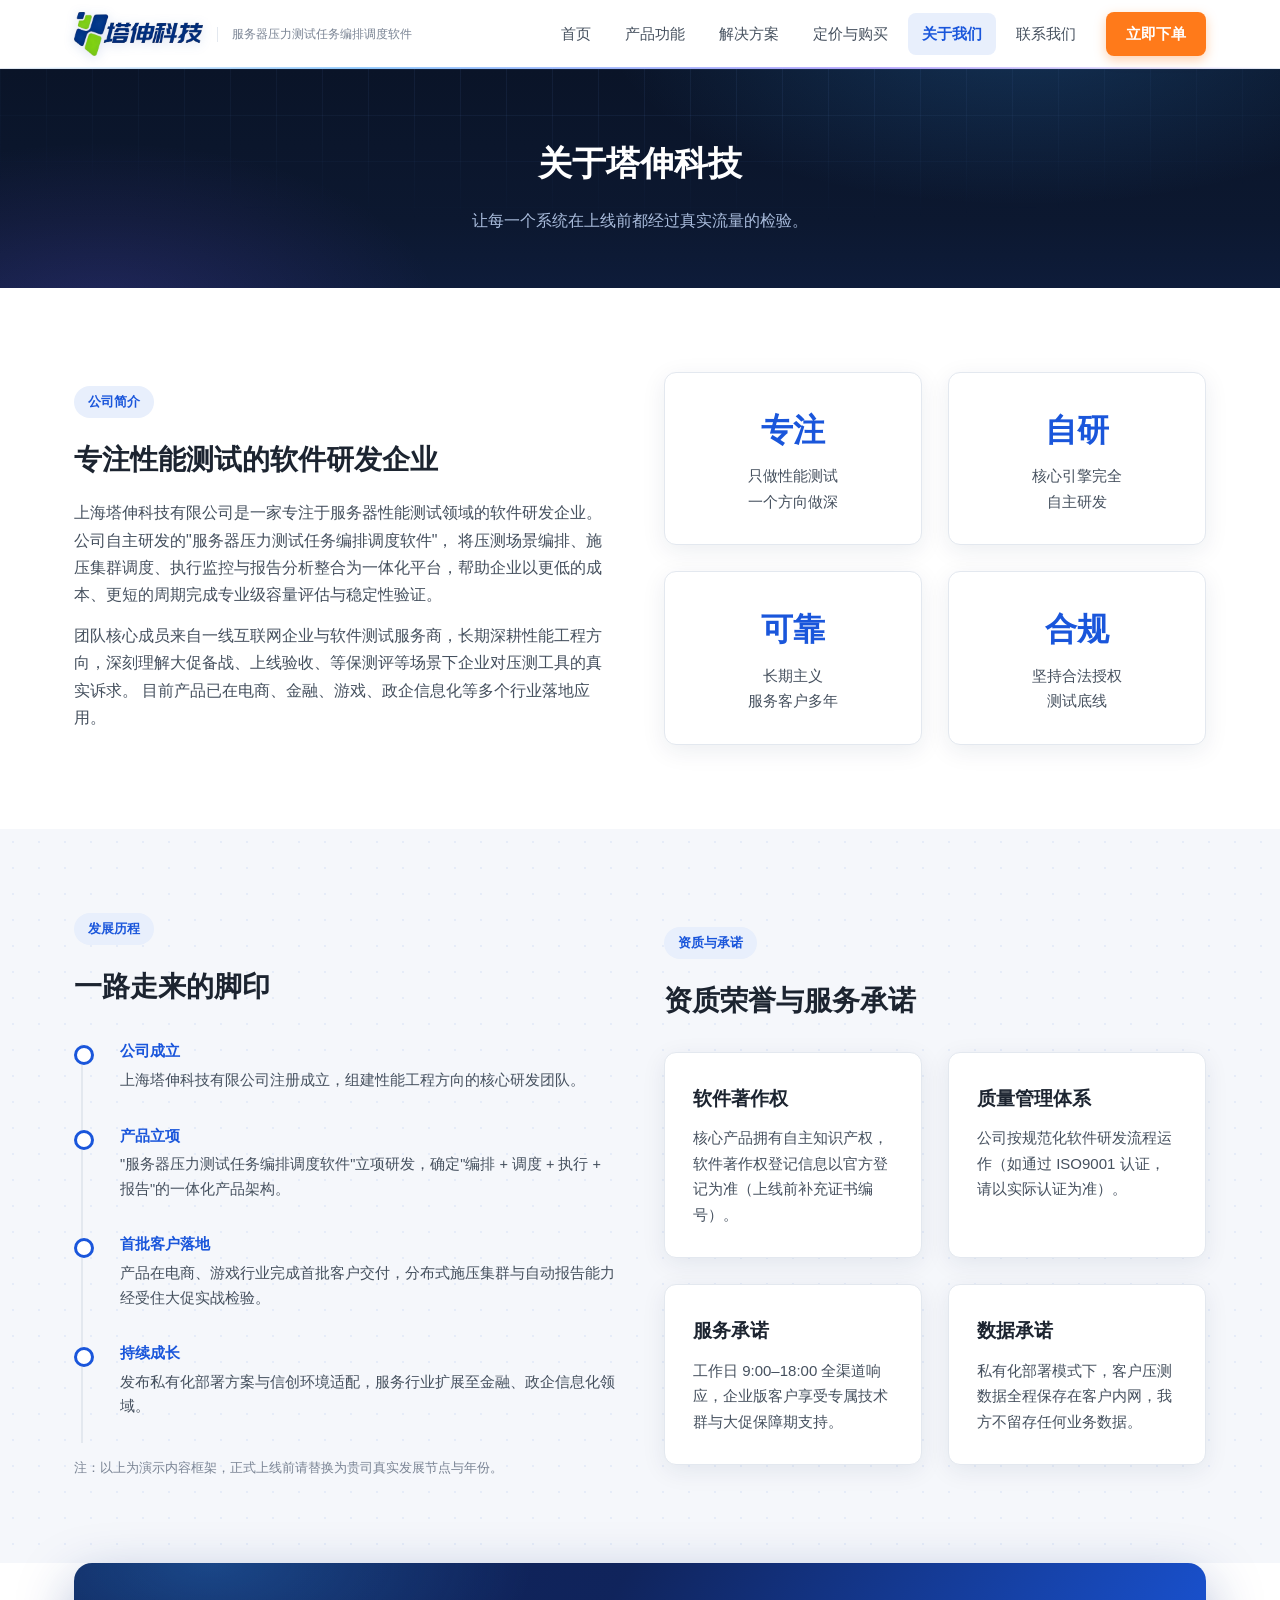
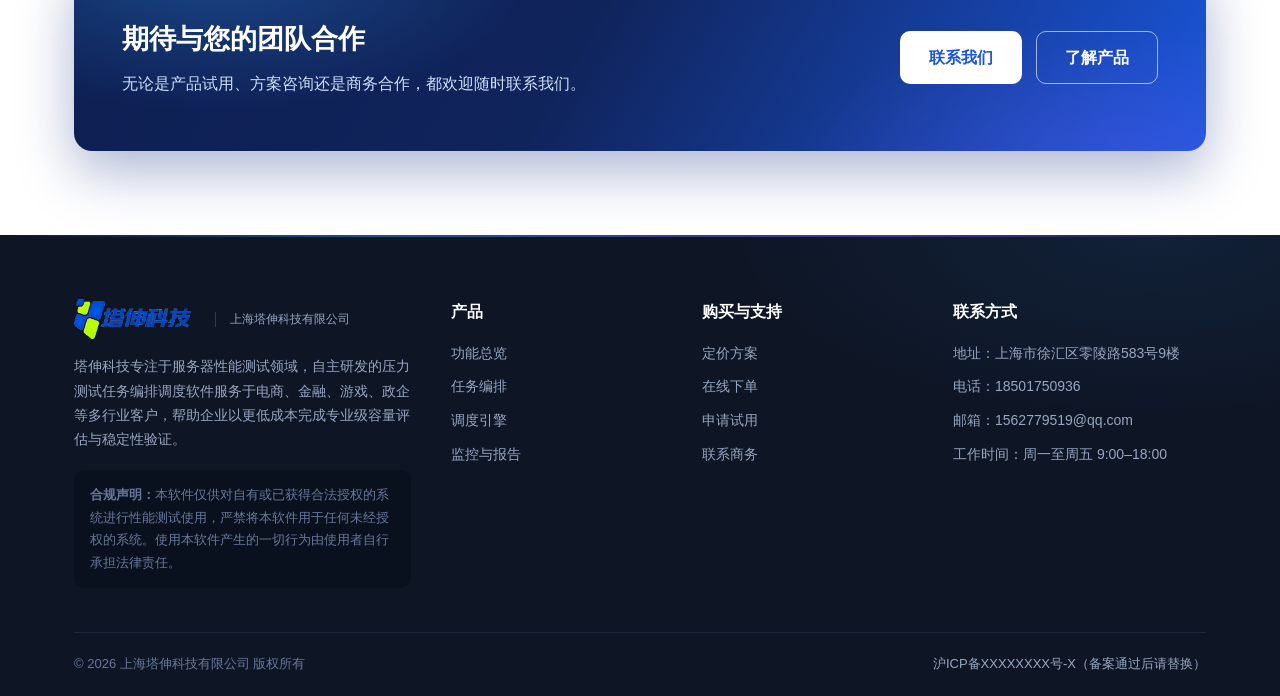
==== about.html @ 6197a4bc "塔伸科技官网：服务器压力测试任务编排调度软件（静态站点，含在线下单流程）" ====
<!DOCTYPE html>
<html lang="zh-CN">
<head>
  <meta charset="UTF-8">
  <meta name="viewport" content="width=device-width, initial-scale=1.0">
  <title>关于我们 - 上海塔伸科技有限公司</title>
  <meta name="description" content="上海塔伸科技有限公司专注于服务器性能测试领域，自主研发压力测试任务编排调度软件，服务于电商、金融、游戏、政企等多行业客户。">
  <link rel="icon" href="assets/favicon.png" type="image/png">
  <link rel="stylesheet" href="css/style.css?v=1.1">
</head>
<body>

  <header class="site-header">
    <div class="container header-inner">
      <a class="brand" href="index.html">
        <img class="brand-logo" src="assets/logo.png" alt="塔伸科技"> <span class="brand-text"><span class="brand-sub">服务器压力测试任务编排调度软件</span>
        </span>
      </a>
      <button class="burger" aria-label="打开菜单"><span></span><span></span><span></span></button>
      <nav>
        <ul class="nav-list">
          <li><a href="index.html">首页</a></li>
          <li><a href="product.html">产品功能</a></li>
          <li><a href="solutions.html">解决方案</a></li>
          <li><a href="pricing.html">定价与购买</a></li>
          <li><a href="about.html">关于我们</a></li>
          <li><a href="contact.html">联系我们</a></li>
          <li><a class="nav-cta" href="order.html">立即下单</a></li>
        </ul>
      </nav>
    </div>
  </header>

  <section class="page-hero">
    <div class="container">
      <h1>关于塔伸科技</h1>
      <p>让每一个系统在上线前都经过真实流量的检验。</p>
    </div>
  </section>

  <section class="section">
    <div class="container split">
      <div>
        <span class="kicker">公司简介</span>
        <h2>专注性能测试的软件研发企业</h2>
        <p style="margin-top:14px;">
          上海塔伸科技有限公司是一家专注于服务器性能测试领域的软件研发企业。公司自主研发的"服务器压力测试任务编排调度软件"，
          将压测场景编排、施压集群调度、执行监控与报告分析整合为一体化平台，帮助企业以更低的成本、更短的周期完成专业级容量评估与稳定性验证。
        </p>
        <p style="margin-top:14px;color:var(--ink-2);">
          团队核心成员来自一线互联网企业与软件测试服务商，长期深耕性能工程方向，深刻理解大促备战、上线验收、等保测评等场景下企业对压测工具的真实诉求。
          目前产品已在电商、金融、游戏、政企信息化等多个行业落地应用。
        </p>
      </div>
      <div class="grid-2">
        <div class="card" style="text-align:center;"><div style="font-size:32px;font-weight:700;color:var(--primary);">专注</div><p style="margin-top:6px;">只做性能测试<br>一个方向做深</p></div>
        <div class="card" style="text-align:center;"><div style="font-size:32px;font-weight:700;color:var(--primary);">自研</div><p style="margin-top:6px;">核心引擎完全<br>自主研发</p></div>
        <div class="card" style="text-align:center;"><div style="font-size:32px;font-weight:700;color:var(--primary);">可靠</div><p style="margin-top:6px;">长期主义<br>服务客户多年</p></div>
        <div class="card" style="text-align:center;"><div style="font-size:32px;font-weight:700;color:var(--primary);">合规</div><p style="margin-top:6px;">坚持合法授权<br>测试底线</p></div>
      </div>
    </div>
  </section>

  <section class="section section-alt">
    <div class="container split">
      <div>
        <span class="kicker">发展历程</span>
        <h2>一路走来的脚印</h2>
        <div class="timeline" style="margin-top:28px;">
          <div class="tl-item">
            <div class="tl-year">公司成立</div>
            <p>上海塔伸科技有限公司注册成立，组建性能工程方向的核心研发团队。</p>
          </div>
          <div class="tl-item">
            <div class="tl-year">产品立项</div>
            <p>"服务器压力测试任务编排调度软件"立项研发，确定"编排 + 调度 + 执行 + 报告"的一体化产品架构。</p>
          </div>
          <div class="tl-item">
            <div class="tl-year">首批客户落地</div>
            <p>产品在电商、游戏行业完成首批客户交付，分布式施压集群与自动报告能力经受住大促实战检验。</p>
          </div>
          <div class="tl-item">
            <div class="tl-year">持续成长</div>
            <p>发布私有化部署方案与信创环境适配，服务行业扩展至金融、政企信息化领域。</p>
          </div>
        </div>
        <p style="color:var(--ink-3);font-size:13px;margin-top:8px;">注：以上为演示内容框架，正式上线前请替换为贵司真实发展节点与年份。</p>
      </div>
      <div>
        <span class="kicker">资质与承诺</span>
        <h2>资质荣誉与服务承诺</h2>
        <div class="grid-2" style="margin-top:28px;">
          <div class="card"><h3>软件著作权</h3><p>核心产品拥有自主知识产权，软件著作权登记信息以官方登记为准（上线前补充证书编号）。</p></div>
          <div class="card"><h3>质量管理体系</h3><p>公司按规范化软件研发流程运作（如通过 ISO9001 认证，请以实际认证为准）。</p></div>
          <div class="card"><h3>服务承诺</h3><p>工作日 9:00–18:00 全渠道响应，企业版客户享受专属技术群与大促保障期支持。</p></div>
          <div class="card"><h3>数据承诺</h3><p>私有化部署模式下，客户压测数据全程保存在客户内网，我方不留存任何业务数据。</p></div>
        </div>
      </div>
    </div>
  </section>

  <section class="section" style="padding-top:0;">
    <div class="container">
      <div class="cta-band">
        <div>
          <h2>期待与您的团队合作</h2>
          <p>无论是产品试用、方案咨询还是商务合作，都欢迎随时联系我们。</p>
        </div>
        <div class="cta-actions">
          <a class="btn" href="contact.html">联系我们</a>
          <a class="btn btn-ghost" href="product.html">了解产品</a>
        </div>
      </div>
    </div>
  </section>

  <footer class="site-footer">
    <div class="container">
      <div class="footer-grid">
        <div class="footer-about">
          <div class="footer-brand brand">
            <img class="brand-logo" src="assets/logo.png" alt="塔伸科技"> <span class="brand-text"><span class="brand-sub">上海塔伸科技有限公司</span>
            </span>
          </div>
          <p>塔伸科技专注于服务器性能测试领域，自主研发的压力测试任务编排调度软件服务于电商、金融、游戏、政企等多行业客户，帮助企业以更低成本完成专业级容量评估与稳定性验证。</p>
          <div class="compliance">
            <b>合规声明：</b>本软件仅供对自有或已获得合法授权的系统进行性能测试使用，严禁将本软件用于任何未经授权的系统。使用本软件产生的一切行为由使用者自行承担法律责任。
          </div>
        </div>
        <div>
          <h4>产品</h4>
          <ul>
            <li><a href="product.html">功能总览</a></li>
            <li><a href="product.html#orchestrate">任务编排</a></li>
            <li><a href="product.html#schedule">调度引擎</a></li>
            <li><a href="product.html#monitor">监控与报告</a></li>
          </ul>
        </div>
        <div>
          <h4>购买与支持</h4>
          <ul>
            <li><a href="pricing.html">定价方案</a></li>
            <li><a href="order.html">在线下单</a></li>
            <li><a href="contact.html">申请试用</a></li>
            <li><a href="contact.html">联系商务</a></li>
          </ul>
        </div>
        <div>
          <h4>联系方式</h4>
          <ul>
            <li>地址：上海市徐汇区零陵路583号9楼</li>
            <li>电话：18501750936</li>
            <li>邮箱：1562779519@qq.com</li>
            <li>工作时间：周一至周五 9:00–18:00</li>
          </ul>
        </div>
      </div>
      <div class="footer-bottom">
        <span>© <span id="footer-year">2026</span> 上海塔伸科技有限公司 版权所有</span>
        <span><a href="https://beian.miit.gov.cn/" target="_blank" rel="noopener">沪ICP备XXXXXXXX号-X（备案通过后请替换）</a></span>
      </div>
    </div>
  </footer>

  <script src="js/main.js?v=1.1"></script>
</body>
</html>
---- css/style.css ----
/* ==========================================================
   服务器压力测试任务编排调度软件 - 全站样式
   上海塔伸科技有限公司
   ========================================================== */

:root {
  --primary: #1a56db;
  --primary-dark: #0f3ca8;
  --primary-light: #e8effc;
  --accent: #ff7a1a;
  --ink: #1c2430;
  --ink-2: #45505e;
  --ink-3: #7a8494;
  --line: #e3e8ef;
  --bg: #ffffff;
  --bg-soft: #f5f7fb;
  --success: #0e9f6e;
  --warn: #c27803;
  --radius: 12px;
  --shadow: 0 6px 24px rgba(18, 38, 78, 0.08);
  --shadow-lg: 0 14px 40px rgba(18, 38, 78, 0.14);
  --font: "PingFang SC", "Hiragino Sans GB", "Microsoft YaHei", "Helvetica Neue", Arial, sans-serif;
}

* { margin: 0; padding: 0; box-sizing: border-box; }

html { scroll-behavior: smooth; }
/* 吸顶导航高度补偿：锚点跳转与自动滚动定位时不被头部遮挡 */
html { scroll-padding-top: 88px; }

body {
  font-family: var(--font);
  color: var(--ink);
  background: var(--bg);
  line-height: 1.7;
  font-size: 16px;
}

img, svg { vertical-align: middle; }
a { color: var(--primary); text-decoration: none; }
a:hover { color: var(--primary-dark); }

.container { max-width: 1180px; margin: 0 auto; padding: 0 24px; }

/* ---------------- 头部导航 ---------------- */
.site-header {
  position: sticky;
  top: 0;
  z-index: 100;
  background: rgba(255, 255, 255, 0.92);
  backdrop-filter: blur(10px);
  border-bottom: 1px solid var(--line);
}
.site-header::after {
  content: "";
  position: absolute;
  left: 0; right: 0; bottom: -1px;
  height: 2px;
  background: linear-gradient(90deg, transparent, #37a0ff 28%, #7c5cff 68%, transparent);
  opacity: 0.5;
}
.header-inner {
  display: flex;
  align-items: center;
  justify-content: space-between;
  height: 68px;
}
.brand { display: flex; align-items: center; gap: 0; }
.brand-logo {
  height: 44px; width: auto; display: block;
  filter: drop-shadow(0 2px 6px rgba(15, 60, 168, 0.15));
}
.brand-text {
  line-height: 1.25;
  margin-left: 14px;
  padding-left: 14px;
  border-left: 1px solid var(--line);
  display: flex;
  flex-direction: column;
  justify-content: center;
}
.brand-name { font-weight: 700; font-size: 17px; color: var(--ink); }
.brand-sub { font-size: 12px; color: var(--ink-3); }

.nav-list { display: flex; align-items: center; gap: 6px; list-style: none; }
.nav-list a {
  display: block;
  padding: 8px 14px;
  border-radius: 8px;
  color: var(--ink-2);
  font-size: 15px;
}
.nav-list a:hover { color: var(--primary); background: var(--primary-light); }
.nav-list a.active { color: var(--primary); background: var(--primary-light); font-weight: 600; }

.nav-cta {
  margin-left: 10px;
  padding: 9px 20px !important;
  background: var(--accent);
  color: #fff !important;
  font-weight: 600;
  box-shadow: 0 4px 12px rgba(255, 122, 26, 0.35);
}
.nav-cta:hover { background: #e56500; color: #fff; }

.burger {
  display: none;
  background: none; border: none; cursor: pointer;
  width: 40px; height: 40px; border-radius: 8px;
}
.burger span {
  display: block; width: 22px; height: 2px;
  background: var(--ink); margin: 5px auto; border-radius: 2px;
  transition: 0.25s;
}

/* ---------------- 按钮 ---------------- */
.btn {
  display: inline-block;
  padding: 12px 28px;
  border-radius: 10px;
  font-size: 16px;
  font-weight: 600;
  cursor: pointer;
  border: 1px solid transparent;
  transition: all 0.2s;
  text-align: center;
}
.btn-primary {
  background: linear-gradient(92deg, #1a56db, #2f7bf6 55%, #22a8f0);
  color: #fff;
  box-shadow: 0 6px 20px rgba(26, 108, 235, 0.38);
}
.btn-primary:hover { color: #fff; transform: translateY(-1px); box-shadow: 0 10px 26px rgba(26, 108, 235, 0.45); }
.btn-accent {
  background: linear-gradient(92deg, #ff8a1e, #ff7a1a 50%, #ff6347);
  color: #fff;
  box-shadow: 0 6px 20px rgba(255, 122, 26, 0.4);
}
.btn-accent:hover { color: #fff; transform: translateY(-1px); box-shadow: 0 10px 26px rgba(255, 122, 26, 0.48); }
.btn-outline {
  border-color: var(--primary);
  color: var(--primary);
  background: transparent;
}
.btn-outline:hover { background: var(--primary-light); }
.btn-lg { padding: 15px 36px; font-size: 17px; }
.btn-sm { padding: 8px 18px; font-size: 14px; border-radius: 8px; }
.btn-block { display: block; width: 100%; }
.btn[disabled] { opacity: 0.55; cursor: not-allowed; transform: none !important; }

/* ---------------- 首页 Hero（深色科技风） ---------------- */
.hero {
  position: relative;
  overflow: hidden;
  color: #eaf1ff;
  background:
    radial-gradient(900px 420px at 88% -10%, rgba(55, 160, 255, 0.24), transparent 60%),
    radial-gradient(700px 380px at -5% 45%, rgba(124, 92, 255, 0.18), transparent 60%),
    radial-gradient(600px 320px at 55% 115%, rgba(0, 200, 255, 0.10), transparent 60%),
    linear-gradient(180deg, #0a1428 0%, #0c1830 58%, #0e1c3a 100%);
  padding: 88px 0 76px;
}
/* 科技网格底纹（向下淡出） */
.hero::before {
  content: "";
  position: absolute;
  inset: 0;
  background-image:
    linear-gradient(rgba(125, 175, 255, 0.08) 1px, transparent 1px),
    linear-gradient(90deg, rgba(125, 175, 255, 0.08) 1px, transparent 1px);
  background-size: 46px 46px;
  -webkit-mask-image: radial-gradient(ellipse 95% 80% at 50% 0%, #000 25%, transparent 78%);
  mask-image: radial-gradient(ellipse 95% 80% at 50% 0%, #000 25%, transparent 78%);
  pointer-events: none;
}
.hero-inner {
  position: relative;
  z-index: 1;
  display: grid;
  grid-template-columns: 1.05fr 1fr;
  gap: 56px;
  align-items: center;
}
.kicker {
  display: inline-block;
  padding: 5px 14px;
  background: var(--primary-light);
  color: var(--primary);
  border-radius: 999px;
  font-size: 13px;
  font-weight: 600;
  margin-bottom: 18px;
}
.hero h1 {
  font-size: 40px;
  line-height: 1.3;
  font-weight: 700;
  letter-spacing: 0.5px;
  color: #ffffff;
}
.hero h1 .hl {
  background: linear-gradient(92deg, #4da6ff 10%, #37d0ff 55%, #9d8bff 95%);
  -webkit-background-clip: text;
  background-clip: text;
  -webkit-text-fill-color: transparent;
  color: transparent;
}
.hero .kicker {
  background: rgba(55, 160, 255, 0.14);
  color: #6fc2ff;
  border: 1px solid rgba(111, 194, 255, 0.25);
}
.hero-desc { color: #a9bcdc; }
.hero-cta { display: flex; gap: 14px; flex-wrap: wrap; }
.hero .btn-outline { border-color: rgba(255,255,255,.45); color: #fff; }
.hero .btn-outline:hover { background: rgba(255,255,255,.1); color: #fff; }
.hero-tags { margin-top: 26px; display: flex; flex-wrap: wrap; gap: 10px; }
.hero-tags span {
  font-size: 13px;
  color: #b9caeb;
  background: rgba(255, 255, 255, 0.05);
  border: 1px solid rgba(255, 255, 255, 0.13);
  padding: 5px 12px;
  border-radius: 999px;
  backdrop-filter: blur(4px);
}

/* Hero 内的模拟控制台 */
.console {
  background: rgba(13, 22, 42, 0.85);
  border: 1px solid rgba(96, 145, 224, 0.28);
  border-radius: 14px;
  box-shadow:
    0 24px 70px rgba(2, 8, 24, 0.65),
    0 0 0 1px rgba(55, 160, 255, 0.06),
    0 0 46px rgba(55, 160, 255, 0.14);
  overflow: hidden;
  color: #d7e3f8;
  backdrop-filter: blur(6px);
}
.console-bar {
  display: flex; align-items: center; gap: 8px;
  padding: 12px 16px;
  background: #0c1424;
  border-bottom: 1px solid #1d2a45;
}
.dot { width: 11px; height: 11px; border-radius: 50%; }
.dot.r { background: #ff5f57; } .dot.y { background: #febc2e; } .dot.g { background: #28c840; }
.console-title { margin-left: 10px; font-size: 12.5px; color: #8fa3c8; }
.console-body { padding: 18px; }
.console-stats { display: grid; grid-template-columns: repeat(3, 1fr); gap: 12px; margin-bottom: 16px; }
.console-stat {
  background: #16233c;
  border: 1px solid #223350;
  border-radius: 10px;
  padding: 12px 14px;
}
.console-stat .v { font-size: 20px; font-weight: 700; color: #fff; }
.console-stat .v em { font-style: normal; color: #28c840; font-size: 13px; margin-left: 4px; }
.console-stat .l { font-size: 12px; color: #8fa3c8; margin-top: 2px; }
.chart {
  display: flex; align-items: flex-end; gap: 7px;
  height: 130px;
  padding: 14px;
  background: #16233c;
  border: 1px solid #223350;
  border-radius: 10px;
}
.chart i {
  flex: 1;
  background: linear-gradient(180deg, #37a0ff, #1a56db);
  border-radius: 3px 3px 0 0;
  animation: pulse 2.4s ease-in-out infinite;
}
@keyframes pulse { 0%, 100% { opacity: 0.75; } 50% { opacity: 1; } }
.console-task {
  margin-top: 14px;
  font-size: 12.5px;
  color: #8fa3c8;
  display: flex; justify-content: space-between;
  background: #16233c; border: 1px solid #223350;
  border-radius: 8px; padding: 10px 14px;
}
.console-task b { color: #4cd07d; font-weight: 600; }

/* ---------------- 数据条 ---------------- */
.stats-bar {
  position: relative;
  color: #fff;
  padding: 44px 0;
  background:
    radial-gradient(600px 260px at 15% 0%, rgba(55, 160, 255, 0.22), transparent 65%),
    radial-gradient(600px 260px at 85% 100%, rgba(124, 92, 255, 0.18), transparent 65%),
    linear-gradient(120deg, #0b1830, #10245c 55%, #0b1c46);
}
.stats-grid { display: grid; grid-template-columns: repeat(4, 1fr); gap: 20px; text-align: center; position: relative; }
.stat .v {
  font-size: 36px;
  font-weight: 700;
  background: linear-gradient(92deg, #6fc2ff, #37d0ff 60%, #a08bff);
  -webkit-background-clip: text;
  background-clip: text;
  -webkit-text-fill-color: transparent;
  color: transparent;
}
.stat .v small { font-size: 16px; font-weight: 500; margin-left: 2px; }
.stat .l { color: #b9cdf5; font-size: 14px; margin-top: 4px; }

/* ---------------- 通用区块 ---------------- */
.section { padding: 84px 0; }
.section-alt {
  background-color: var(--bg-soft);
  background-image: radial-gradient(rgba(26, 86, 219, 0.07) 1px, transparent 1px);
  background-size: 26px 26px;
}
.section-head { text-align: center; max-width: 720px; margin: 0 auto 52px; }
.section-head .kicker { margin-bottom: 12px; }
.section-head h2 { font-size: 32px; font-weight: 700; }
.section-head p { color: var(--ink-2); margin-top: 14px; font-size: 16.5px; }

.grid-2 { display: grid; grid-template-columns: repeat(2, 1fr); gap: 26px; }
.grid-3 { display: grid; grid-template-columns: repeat(3, 1fr); gap: 26px; }

.card {
  position: relative;
  background: #fff;
  border: 1px solid var(--line);
  border-radius: var(--radius);
  padding: 30px 28px;
  box-shadow: var(--shadow);
  transition: transform 0.2s, box-shadow 0.2s, border-color 0.2s;
  overflow: hidden;
}
/* 顶部渐变光线，悬停点亮 */
.card::before {
  content: "";
  position: absolute;
  top: 0; left: 0; right: 0;
  height: 3px;
  background: linear-gradient(90deg, #1a56db, #37a0ff 45%, #7c5cff);
  opacity: 0;
  transition: opacity 0.25s;
}
.card:hover {
  transform: translateY(-4px);
  border-color: #c4d6f6;
  box-shadow: 0 16px 38px rgba(18, 60, 160, 0.16);
}
.card:hover::before { opacity: 1; }
.card-icon {
  width: 52px; height: 52px;
  border-radius: 12px;
  background: linear-gradient(135deg, rgba(26, 86, 219, 0.12), rgba(55, 160, 255, 0.16));
  border: 1px solid rgba(26, 86, 219, 0.14);
  color: var(--primary);
  display: flex; align-items: center; justify-content: center;
  margin-bottom: 18px;
}
.card h3 { font-size: 19px; margin-bottom: 10px; }
.card p { color: var(--ink-2); font-size: 15px; }
.card ul { list-style: none; margin-top: 12px; }
.card ul li {
  padding: 5px 0 5px 24px;
  position: relative;
  color: var(--ink-2);
  font-size: 14.5px;
}
.card ul li::before {
  content: "";
  position: absolute; left: 2px; top: 13px;
  width: 8px; height: 8px; border-radius: 50%;
  background: var(--primary);
}

/* ---------------- 流程步骤 ---------------- */
.steps { display: grid; grid-template-columns: repeat(4, 1fr); gap: 24px; }
.step { text-align: center; padding: 10px 12px; position: relative; }
.step-num {
  width: 46px; height: 46px;
  margin: 0 auto 16px;
  border-radius: 50%;
  background: linear-gradient(135deg, #1a56db, #37a0ff 55%, #37d0ff);
  color: #fff;
  font-size: 19px; font-weight: 700;
  display: flex; align-items: center; justify-content: center;
  box-shadow: 0 0 0 6px rgba(55, 160, 255, 0.14), 0 8px 20px rgba(26, 86, 219, 0.35);
}
.step h3 { font-size: 17px; margin-bottom: 8px; }
.step p { color: var(--ink-2); font-size: 14.5px; }

/* ---------------- 双栏图文 ---------------- */
.split { display: grid; grid-template-columns: 1fr 1fr; gap: 48px; align-items: center; }
.split h2 { font-size: 28px; margin-bottom: 16px; }
.split p { color: var(--ink-2); }
.check-list { list-style: none; margin-top: 20px; }
.check-list li {
  padding: 8px 0 8px 34px;
  position: relative;
  color: var(--ink-2);
}
.check-list li::before {
  content: "✓";
  position: absolute; left: 2px; top: 8px;
  width: 22px; height: 22px;
  background: var(--primary-light);
  color: var(--primary);
  border-radius: 50%;
  font-size: 13px; font-weight: 700;
  display: flex; align-items: center; justify-content: center;
}

/* ---------------- 定价 ---------------- */
.pricing-grid { display: grid; grid-template-columns: repeat(4, 1fr); gap: 22px; align-items: stretch; }
.price-card {
  background: #fff;
  border: 1px solid var(--line);
  border-radius: 14px;
  padding: 30px 26px;
  display: flex;
  flex-direction: column;
  box-shadow: var(--shadow);
  position: relative;
}
.price-card.featured {
  border: 2px solid transparent;
  background:
    linear-gradient(#ffffff, #ffffff) padding-box,
    linear-gradient(120deg, #1a56db, #37a0ff 40%, #7c5cff 75%, #37d0ff) border-box;
  box-shadow: 0 16px 44px rgba(26, 86, 219, 0.2);
}
.price-badge {
  position: absolute; top: -13px; left: 50%; transform: translateX(-50%);
  background: var(--accent); color: #fff;
  font-size: 12.5px; font-weight: 600;
  padding: 4px 14px; border-radius: 999px;
  white-space: nowrap;
}
.price-card h3 { font-size: 19px; }
.price-card .plan-for { color: var(--ink-3); font-size: 13.5px; margin: 4px 0 16px; }
.price { font-size: 34px; font-weight: 700; color: var(--ink); }
.price small { font-size: 14px; color: var(--ink-3); font-weight: 400; }
.price-card ul {
  list-style: none;
  margin: 20px 0 26px;
  flex: 1;
}
.price-card ul li {
  padding: 7px 0 7px 26px;
  position: relative;
  font-size: 14.5px;
  color: var(--ink-2);
  border-bottom: 1px dashed var(--line);
}
.price-card ul li:last-child { border-bottom: none; }
.price-card ul li::before {
  content: "✓";
  position: absolute; left: 0;
  color: var(--success); font-weight: 700;
}
.price-card ul li.no::before { content: "–"; color: var(--ink-3); }
.price-card ul li.no { color: var(--ink-3); }

/* 对比表 */
.compare-table-wrap { overflow-x: auto; border-radius: 12px; border: 1px solid var(--line); box-shadow: var(--shadow); background: #fff; }
.compare-table { width: 100%; border-collapse: collapse; min-width: 760px; font-size: 14.5px; }
.compare-table th, .compare-table td {
  padding: 13px 18px;
  text-align: center;
  border-bottom: 1px solid var(--line);
}
.compare-table th { background: var(--bg-soft); font-size: 15px; }
.compare-table td:first-child, .compare-table th:first-child { text-align: left; font-weight: 500; }
.compare-table tr:last-child td { border-bottom: none; }
.compare-table .yes { color: var(--success); font-weight: 700; }
.compare-table .no { color: var(--ink-3); }

/* ---------------- FAQ ---------------- */
.faq { max-width: 820px; margin: 0 auto; }
.faq-item {
  background: #fff;
  border: 1px solid var(--line);
  border-radius: 10px;
  margin-bottom: 14px;
  overflow: hidden;
}
.faq-item summary {
  padding: 17px 22px;
  cursor: pointer;
  font-weight: 600;
  font-size: 15.5px;
  list-style: none;
  display: flex;
  justify-content: space-between;
  align-items: center;
}
.faq-item summary::-webkit-details-marker { display: none; }
.faq-item summary::after {
  content: "+";
  font-size: 20px;
  color: var(--primary);
  font-weight: 400;
}
.faq-item[open] summary::after { content: "–"; }
.faq-item .faq-body { padding: 0 22px 18px; color: var(--ink-2); font-size: 14.5px; }

/* ---------------- 子页头部横幅（深色科技风） ---------------- */
.page-hero {
  position: relative;
  overflow: hidden;
  color: #eaf1ff;
  padding: 66px 0 54px;
  text-align: center;
  background:
    radial-gradient(700px 300px at 80% -20%, rgba(55, 160, 255, 0.22), transparent 60%),
    radial-gradient(560px 280px at 8% 110%, rgba(124, 92, 255, 0.16), transparent 60%),
    linear-gradient(180deg, #0a1428 0%, #0c1830 70%, #0e1c3a 100%);
}
.page-hero::before {
  content: "";
  position: absolute;
  inset: 0;
  background-image:
    linear-gradient(rgba(125, 175, 255, 0.07) 1px, transparent 1px),
    linear-gradient(90deg, rgba(125, 175, 255, 0.07) 1px, transparent 1px);
  background-size: 46px 46px;
  -webkit-mask-image: radial-gradient(ellipse 90% 90% at 50% 0%, #000 20%, transparent 80%);
  mask-image: radial-gradient(ellipse 90% 90% at 50% 0%, #000 20%, transparent 80%);
  pointer-events: none;
}
.page-hero .container { position: relative; z-index: 1; }
.page-hero h1 { font-size: 34px; font-weight: 700; color: #fff; }
.page-hero p { color: #a9bcdc; margin-top: 14px; max-width: 680px; margin-left: auto; margin-right: auto; }

/* ---------------- 表单 ---------------- */
.form-card {
  background: #fff;
  border: 1px solid var(--line);
  border-radius: 14px;
  padding: 36px;
  box-shadow: var(--shadow);
}
.form-grid { display: grid; grid-template-columns: 1fr 1fr; gap: 18px; }
.form-field { display: flex; flex-direction: column; }
.form-field.full { grid-column: 1 / -1; }
.form-field label { font-size: 14px; font-weight: 600; margin-bottom: 7px; }
.form-field label em { color: #e02d2d; font-style: normal; margin-left: 3px; }
.form-field input, .form-field select, .form-field textarea {
  padding: 11px 14px;
  border: 1px solid var(--line);
  border-radius: 9px;
  font-size: 15px;
  font-family: var(--font);
  background: #fbfcfe;
  transition: border 0.2s, box-shadow 0.2s;
}
.form-field input:focus, .form-field select:focus, .form-field textarea:focus {
  outline: none;
  border-color: var(--primary);
  box-shadow: 0 0 0 3px rgba(26, 86, 219, 0.14);
  background: #fff;
}
.form-field .err { color: #e02d2d; font-size: 12.5px; margin-top: 5px; display: none; }
.form-field.invalid input, .form-field.invalid select { border-color: #e02d2d; }
.form-field.invalid .err { display: block; }

/* ---------------- 下单流程 ---------------- */
.order-steps {
  display: flex;
  justify-content: center;
  gap: 0;
  margin: 36px auto 44px;
  max-width: 640px;
}
.o-step { display: flex; align-items: center; flex: 1; }
.o-step:last-child { flex: 0; }
.o-step .o-ind {
  width: 34px; height: 34px;
  border-radius: 50%;
  background: var(--line);
  color: var(--ink-3);
  font-weight: 700;
  font-size: 15px;
  display: flex; align-items: center; justify-content: center;
  flex-shrink: 0;
}
.o-step .o-lab { margin-left: 9px; font-size: 14.5px; color: var(--ink-3); white-space: nowrap; }
.o-step .o-line { flex: 1; height: 2px; background: var(--line); margin: 0 12px; }
.o-step.active .o-ind {
  background: linear-gradient(135deg, #1a56db, #37a0ff);
  color: #fff;
  box-shadow: 0 0 0 5px rgba(55, 160, 255, 0.15), 0 6px 14px rgba(26, 86, 219, 0.35);
}
.o-step.active .o-lab { color: var(--ink); font-weight: 600; }
.o-step.done .o-ind { background: var(--success); color: #fff; }
.o-step.done .o-line { background: var(--success); }

.plan-pick { display: grid; grid-template-columns: repeat(3, 1fr); gap: 18px; }
.plan-pick.four { grid-template-columns: repeat(4, 1fr); }
.plan-option {
  border: 2px solid var(--line);
  border-radius: 12px;
  padding: 22px 18px;
  cursor: pointer;
  background: #fff;
  text-align: center;
  transition: all 0.15s;
}
.plan-option:hover { border-color: #9dbcf3; }
.plan-option.selected { border-color: var(--primary); background: var(--primary-light); }
.plan-option .p-name { font-weight: 700; font-size: 17px; }
.plan-option .p-desc { font-size: 13px; color: var(--ink-3); margin: 4px 0 10px; }
.plan-option .p-price { font-size: 20px; font-weight: 700; color: var(--primary); }
.plan-option .p-price small { font-size: 12.5px; color: var(--ink-3); font-weight: 400; }

.pay-methods { display: grid; grid-template-columns: repeat(3, 1fr); gap: 18px; }
.pay-option {
  border: 2px solid var(--line);
  border-radius: 12px;
  padding: 20px;
  cursor: pointer;
  background: #fff;
  display: flex;
  align-items: center;
  gap: 12px;
  transition: all 0.15s;
}
.pay-option:hover { border-color: #9dbcf3; }
.pay-option.selected { border-color: var(--primary); background: var(--primary-light); }
.pay-option .pay-ico {
  width: 42px; height: 42px;
  border-radius: 10px;
  display: flex; align-items: center; justify-content: center;
  font-weight: 700; font-size: 15px; color: #fff;
}
.pay-ico.wx { background: #09bb07; }
.pay-ico.ali { background: #1677ff; }
.pay-ico.bank { background: #c27803; }
.pay-option .pay-name { font-weight: 600; font-size: 15.5px; }
.pay-option .pay-desc { font-size: 12.5px; color: var(--ink-3); }

.pay-detail { margin-top: 24px; }
.qr-box {
  border: 1px dashed #b7c6e4;
  border-radius: 12px;
  padding: 30px;
  text-align: center;
  background: var(--bg-soft);
}
.qr-placeholder {
  width: 180px; height: 180px;
  margin: 0 auto 16px;
  border-radius: 10px;
  background:
    repeating-linear-gradient(0deg, #223350 0 10px, #fff 10px 20px),
    repeating-linear-gradient(90deg, #223350 0 10px, #fff 10px 20px);
  background-blend-mode: multiply;
  opacity: 0.18;
}
.qr-box .qr-tip { font-size: 14px; color: var(--ink-2); }

.bank-info {
  background: var(--bg-soft);
  border: 1px solid var(--line);
  border-radius: 12px;
  padding: 24px 28px;
  font-size: 15px;
}
.bank-info dl { display: grid; grid-template-columns: auto 1fr; gap: 8px 22px; }
.bank-info dt { color: var(--ink-3); }
.bank-info dd { font-weight: 600; }

.notice {
  display: flex;
  gap: 10px;
  background: #fff8ec;
  border: 1px solid #f5ddb0;
  color: #7a5200;
  font-size: 13.5px;
  border-radius: 10px;
  padding: 12px 16px;
  margin-top: 18px;
}
.notice.blue { background: var(--primary-light); border-color: #c4d8fa; color: var(--primary-dark); }

.order-summary {
  background: var(--bg-soft);
  border: 1px solid var(--line);
  border-radius: 12px;
  padding: 22px 26px;
}
.order-summary dl { display: grid; grid-template-columns: auto 1fr; gap: 9px 24px; font-size: 15px; }
.order-summary dt { color: var(--ink-3); }
.order-summary dd { font-weight: 600; text-align: right; }
.order-summary .total dd { color: var(--accent); font-size: 22px; }

.result-panel { text-align: center; max-width: 640px; margin: 0 auto; }
.result-icon {
  width: 76px; height: 76px;
  margin: 0 auto 20px;
  border-radius: 50%;
  background: #e6f7f0;
  color: var(--success);
  display: flex; align-items: center; justify-content: center;
}
.result-icon.pending { background: #fff4e0; color: var(--warn); }
.result-panel h2 { font-size: 25px; margin-bottom: 10px; }
.result-panel p { color: var(--ink-2); font-size: 15px; }
.status-tag {
  display: inline-block;
  padding: 4px 16px;
  border-radius: 999px;
  font-size: 13.5px;
  font-weight: 600;
  margin: 14px 0;
}
.status-tag.pending { background: #fff4e0; color: var(--warn); }
.status-tag.paid { background: #e6f7f0; color: var(--success); }

.wizard-actions {
  display: flex;
  justify-content: space-between;
  gap: 14px;
  margin-top: 30px;
}

/* ---------------- 查询订单 ---------------- */
.query-box { display: flex; gap: 12px; max-width: 480px; margin: 0 auto; }
.query-box input { flex: 1; }

/* ---------------- 联系页 ---------------- */
.contact-grid { display: grid; grid-template-columns: 1.2fr 1fr; gap: 30px; align-items: start; }
.contact-item { display: flex; gap: 14px; padding: 16px 0; border-bottom: 1px dashed var(--line); }
.contact-item:last-child { border-bottom: none; }
.contact-item .ci-ico {
  width: 42px; height: 42px;
  border-radius: 10px;
  background: var(--primary-light);
  color: var(--primary);
  display: flex; align-items: center; justify-content: center;
  flex-shrink: 0;
}
.contact-item .ci-t { font-weight: 600; font-size: 15px; }
.contact-item .ci-v { color: var(--ink-2); font-size: 14.5px; }

/* ---------------- 时间线 ---------------- */
.timeline { position: relative; padding-left: 28px; }
.timeline::before {
  content: "";
  position: absolute; left: 7px; top: 6px; bottom: 6px;
  width: 2px; background: var(--line);
}
.tl-item { position: relative; padding: 0 0 30px 18px; }
.tl-item::before {
  content: "";
  position: absolute; left: -28px; top: 7px;
  width: 14px; height: 14px;
  border-radius: 50%;
  background: #fff;
  border: 3px solid var(--primary);
}
.tl-item .tl-year { font-weight: 700; color: var(--primary); font-size: 15px; }
.tl-item p { color: var(--ink-2); font-size: 14.5px; margin-top: 4px; }

/* ---------------- CTA 区 ---------------- */
.cta-band {
  position: relative;
  overflow: hidden;
  color: #fff;
  border-radius: 18px;
  padding: 54px 48px;
  display: flex;
  align-items: center;
  justify-content: space-between;
  gap: 30px;
  background:
    radial-gradient(520px 240px at 12% 0%, rgba(55, 160, 255, 0.3), transparent 62%),
    radial-gradient(520px 240px at 92% 110%, rgba(124, 92, 255, 0.26), transparent 62%),
    linear-gradient(120deg, #0d1f52, #10245c 45%, #1a56db 100%);
  box-shadow: 0 20px 55px rgba(16, 45, 130, 0.35);
}
.cta-band h2 { font-size: 27px; margin-bottom: 8px; }
.cta-band p { color: #cfe0fb; font-size: 15.5px; }
.cta-band .btn { background: #fff; color: var(--primary); box-shadow: none; }
.cta-band .btn:hover { background: #f0f5ff; }
.cta-band .btn.btn-ghost {
  background: transparent; color: #fff; border: 1.5px solid rgba(255,255,255,.6);
}
.cta-band .btn.btn-ghost:hover { background: rgba(255,255,255,.12); }
.cta-band .cta-actions { display: flex; gap: 14px; flex-shrink: 0; flex-wrap: wrap; }

/* ---------------- 页脚 ---------------- */
.site-footer {
  position: relative;
  background:
    radial-gradient(700px 300px at 90% 0%, rgba(55, 160, 255, 0.08), transparent 60%),
    #0e1626;
  color: #97a6c0;
  padding: 64px 0 0;
  font-size: 14px;
}
.site-footer::before {
  content: "";
  position: absolute;
  top: 0; left: 0; right: 0;
  height: 2px;
  background: linear-gradient(90deg, transparent, #37a0ff 30%, #7c5cff 70%, transparent);
  opacity: 0.45;
}
/* 深色背景下 Logo 提亮 + 分隔线适配 */
.site-footer .brand-logo { filter: brightness(1.5) saturate(1.15); height: 40px; }
.site-footer .brand-text { border-left-color: rgba(151, 166, 192, 0.25); }
.site-footer .brand-text .brand-sub { color: #97a6c0; }
.footer-grid { display: grid; grid-template-columns: 1.6fr 1fr 1fr 1.2fr; gap: 40px; padding-bottom: 44px; }
.footer-brand { display: flex; align-items: center; gap: 10px; margin-bottom: 16px; }
.footer-brand .brand-name { color: #fff; }
.footer-brand .brand-sub { color: #67789a; }
.site-footer h4 { color: #fff; font-size: 15.5px; margin-bottom: 16px; }
.site-footer ul { list-style: none; }
.site-footer ul li { margin-bottom: 10px; }
.site-footer ul a { color: #97a6c0; font-size: 14px; }
.site-footer ul a:hover { color: #fff; }
.footer-about p { line-height: 1.8; font-size: 13.5px; }
.compliance {
  background: #0a111e;
  border-radius: 10px;
  padding: 14px 16px;
  margin-top: 18px;
  font-size: 12.5px;
  color: #67789a;
  line-height: 1.8;
}
.footer-bottom {
  border-top: 1px solid #1b2740;
  padding: 20px 0;
  display: flex;
  justify-content: space-between;
  align-items: center;
  gap: 12px;
  flex-wrap: wrap;
  font-size: 13px;
  color: #67789a;
}
.footer-bottom a { color: #97a6c0; }
.footer-bottom a:hover { color: #fff; }

/* ---------------- 响应式 ---------------- */
@media (max-width: 1024px) {
  .hero-inner { grid-template-columns: 1fr; }
  .hero { padding: 60px 0; }
  .hero h1 { font-size: 32px; }
  .pricing-grid { grid-template-columns: repeat(2, 1fr); }
  .grid-3 { grid-template-columns: repeat(2, 1fr); }
  .steps { grid-template-columns: repeat(2, 1fr); row-gap: 36px; }
  .split { grid-template-columns: 1fr; gap: 32px; }
  .footer-grid { grid-template-columns: 1fr 1fr; }
  .stats-grid { grid-template-columns: repeat(2, 1fr); row-gap: 28px; }
  .contact-grid { grid-template-columns: 1fr; }
  .plan-pick, .plan-pick.four { grid-template-columns: repeat(2, 1fr); }
  .pay-methods { grid-template-columns: 1fr; }
}

@media (max-width: 720px) {
  .burger { display: block; }
  .nav-list {
    display: none;
    position: absolute;
    top: 68px; left: 0; right: 0;
    background: #fff;
    flex-direction: column;
    align-items: stretch;
    padding: 14px 20px 20px;
    border-bottom: 1px solid var(--line);
    box-shadow: var(--shadow-lg);
    gap: 4px;
  }
  .nav-list.open { display: flex; }
  .nav-list a { padding: 12px 14px; }
  .nav-cta { margin: 8px 0 0; text-align: center; }
  .hero h1 { font-size: 27px; }
  .section { padding: 60px 0; }
  .section-head h2, .page-hero h1 { font-size: 25px; }
  .grid-2, .grid-3, .pricing-grid { grid-template-columns: 1fr; }
  .steps { grid-template-columns: 1fr; }
  .form-grid { grid-template-columns: 1fr; }
  .plan-pick, .plan-pick.four { grid-template-columns: 1fr; }
  .cta-band { flex-direction: column; text-align: center; padding: 40px 26px; }
  .footer-grid { grid-template-columns: 1fr; gap: 30px; }
  .o-step .o-lab { display: none; }
  .order-steps { max-width: 320px; }
  .wizard-actions { flex-direction: column-reverse; }
  .wizard-actions .btn { width: 100%; }
}
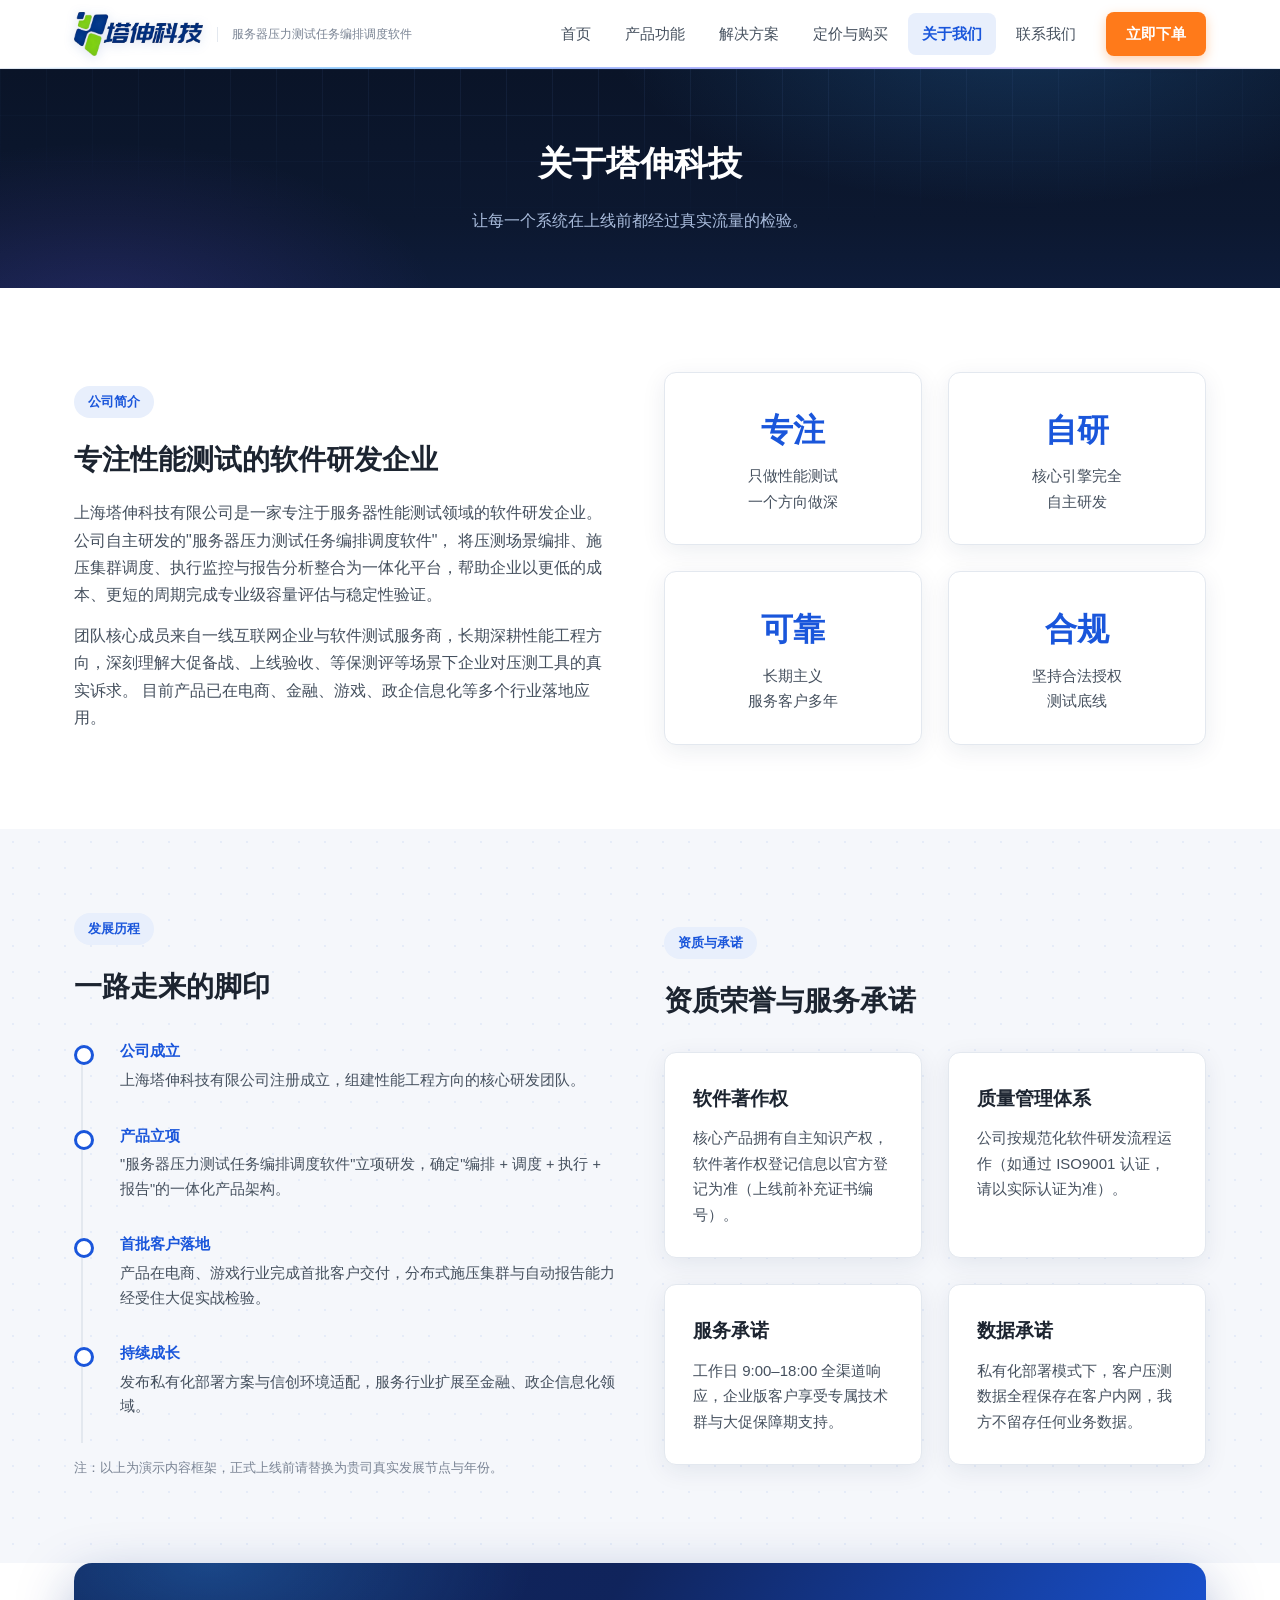
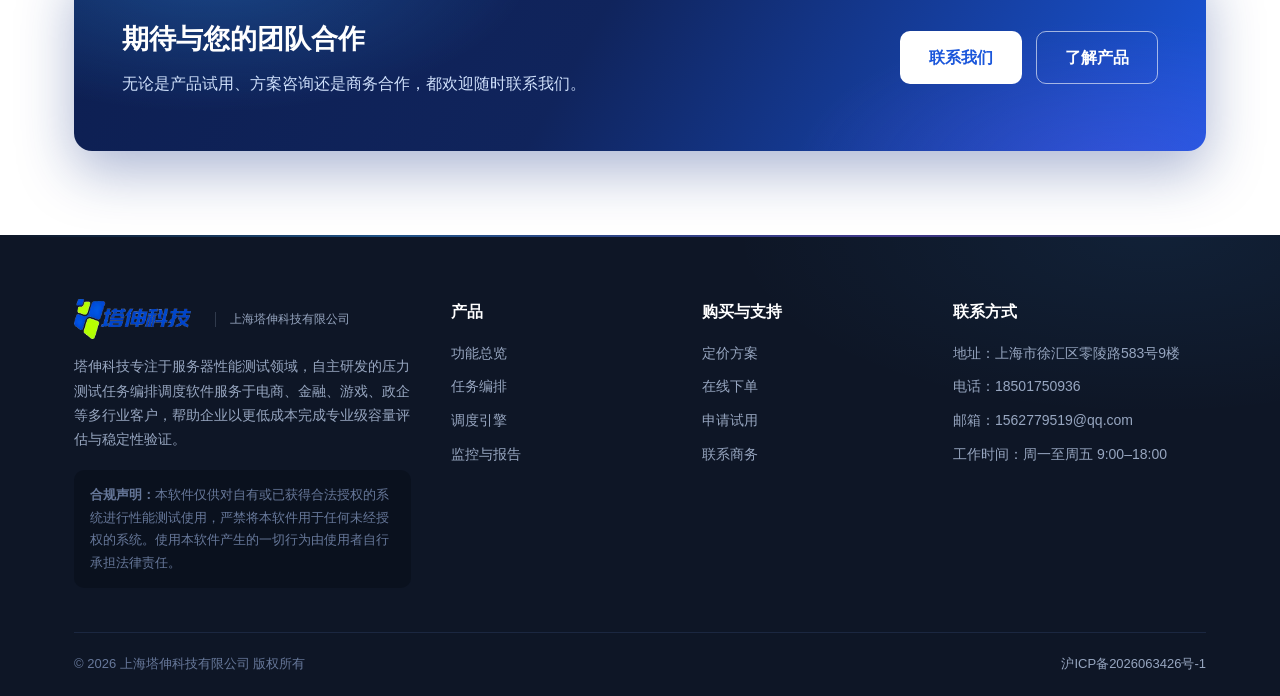
==== commit c0e8bce2: "页脚替换真实ICP备案号：沪ICP备2026063426号-1" ====
--- a/about.html
+++ b/about.html
@@ -6,7 +6,7 @@
   <title>关于我们 - 上海塔伸科技有限公司</title>
   <meta name="description" content="上海塔伸科技有限公司专注于服务器性能测试领域，自主研发压力测试任务编排调度软件，服务于电商、金融、游戏、政企等多行业客户。">
   <link rel="icon" href="assets/favicon.png" type="image/png">
-  <link rel="stylesheet" href="css/style.css?v=1.1">
+  <link rel="stylesheet" href="css/style.css?v=1.2">
 </head>
 <body>
 
@@ -157,11 +157,11 @@
       </div>
       <div class="footer-bottom">
         <span>© <span id="footer-year">2026</span> 上海塔伸科技有限公司 版权所有</span>
-        <span><a href="https://beian.miit.gov.cn/" target="_blank" rel="noopener">沪ICP备XXXXXXXX号-X（备案通过后请替换）</a></span>
+        <span><a href="https://beian.miit.gov.cn/" target="_blank" rel="noopener">沪ICP备2026063426号-1</a></span>
       </div>
     </div>
   </footer>
 
-  <script src="js/main.js?v=1.1"></script>
+  <script src="js/main.js?v=1.2"></script>
 </body>
 </html>
